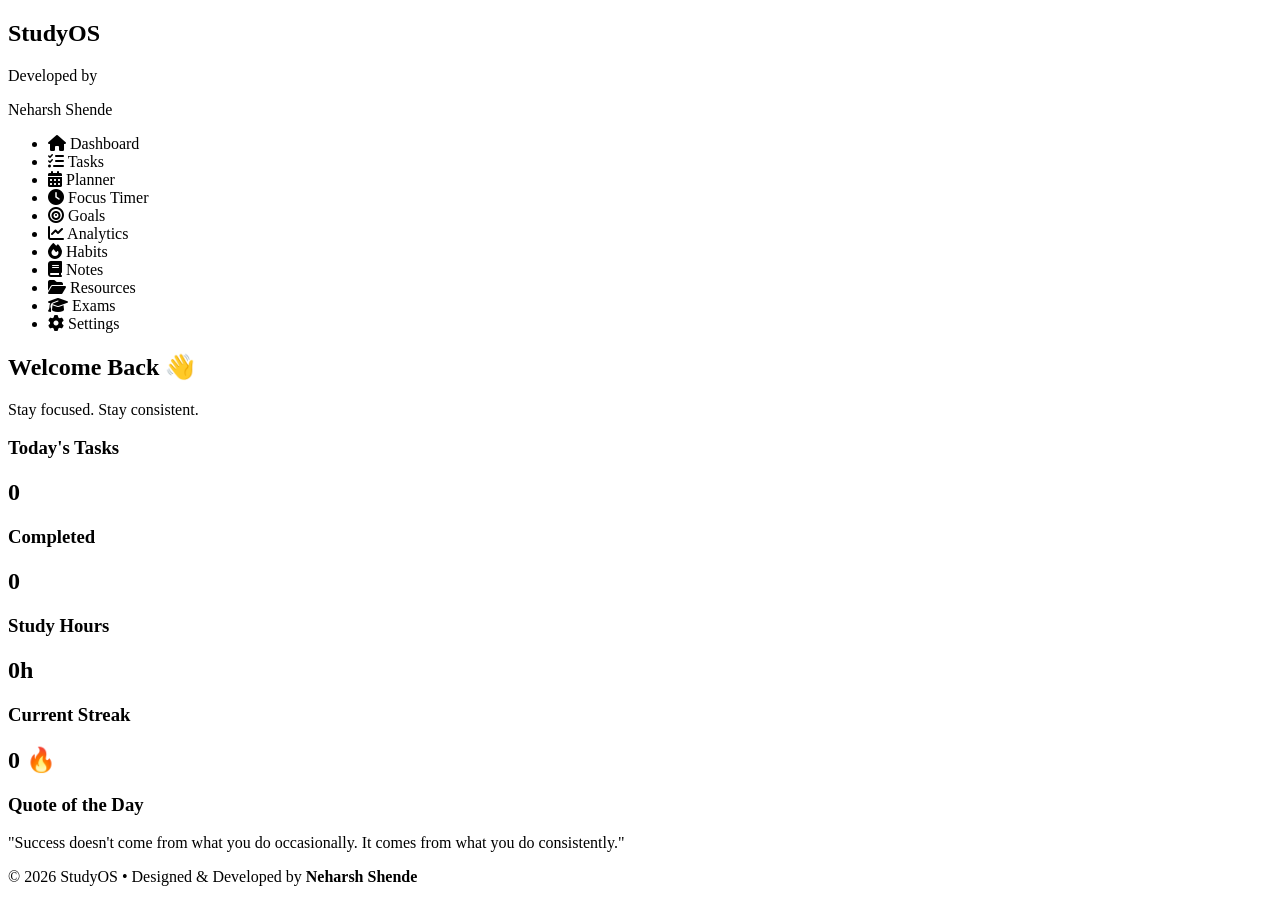
==== index.html @ 8eb7654d "Create index.html" ====
<!DOCTYPE html>
<html lang="en">

<head>
    <meta charset="UTF-8">
    <meta name="viewport" content="width=device-width, initial-scale=1.0">

    <title>StudyOS | By Neharsh Shende</title>

    <link rel="stylesheet" href="style.css">

    <!-- Google Font -->
    <link href="https://fonts.googleapis.com/css2?family=Poppins:wght@300;400;500;600;700&display=swap" rel="stylesheet">

    <!-- Font Awesome -->
    <link rel="stylesheet"
        href="https://cdnjs.cloudflare.com/ajax/libs/font-awesome/6.6.0/css/all.min.css">
</head>

<body>

    <!-- Sidebar -->
    <aside class="sidebar">

        <div class="logo">

            <h1>StudyOS</h1>

            <p>Developed by</p>

            <span>Neharsh Shende</span>

        </div>

        <ul>

            <li class="active">
                <i class="fa-solid fa-house"></i>
                Dashboard
            </li>

            <li>
                <i class="fa-solid fa-list-check"></i>
                Tasks
            </li>

            <li>
                <i class="fa-solid fa-calendar-days"></i>
                Planner
            </li>

            <li>
                <i class="fa-solid fa-clock"></i>
                Focus Timer
            </li>

            <li>
                <i class="fa-solid fa-bullseye"></i>
                Goals
            </li>

            <li>
                <i class="fa-solid fa-chart-line"></i>
                Analytics
            </li>

            <li>
                <i class="fa-solid fa-fire"></i>
                Habits
            </li>

            <li>
                <i class="fa-solid fa-book"></i>
                Notes
            </li>

            <li>
                <i class="fa-solid fa-folder-open"></i>
                Resources
            </li>

            <li>
                <i class="fa-solid fa-graduation-cap"></i>
                Exams
            </li>

            <li>
                <i class="fa-solid fa-gear"></i>
                Settings
            </li>

        </ul>

    </aside>

    <!-- Main Content -->

    <main class="main">

        <header>

            <h2>Welcome Back 👋</h2>

            <p>Stay focused. Stay consistent.</p>

        </header>

        <!-- Dashboard Cards -->

        <section class="cards">

            <div class="card">

                <h3>Today's Tasks</h3>

                <h1>0</h1>

            </div>

            <div class="card">

                <h3>Completed</h3>

                <h1>0</h1>

            </div>

            <div class="card">

                <h3>Study Hours</h3>

                <h1>0h</h1>

            </div>

            <div class="card">

                <h3>Current Streak</h3>

                <h1>0 🔥</h1>

            </div>

        </section>

        <!-- Quote -->

        <section class="quote">

            <h3>Quote of the Day</h3>

            <p>"Success doesn't come from what you do occasionally. It comes from what you do consistently."</p>

        </section>

        <!-- Footer -->

        <footer>

            © 2026 StudyOS • Designed & Developed by
            <strong>Neharsh Shende</strong>

        </footer>

    </main>

    <script src="app.js"></script>

</body>

</html>
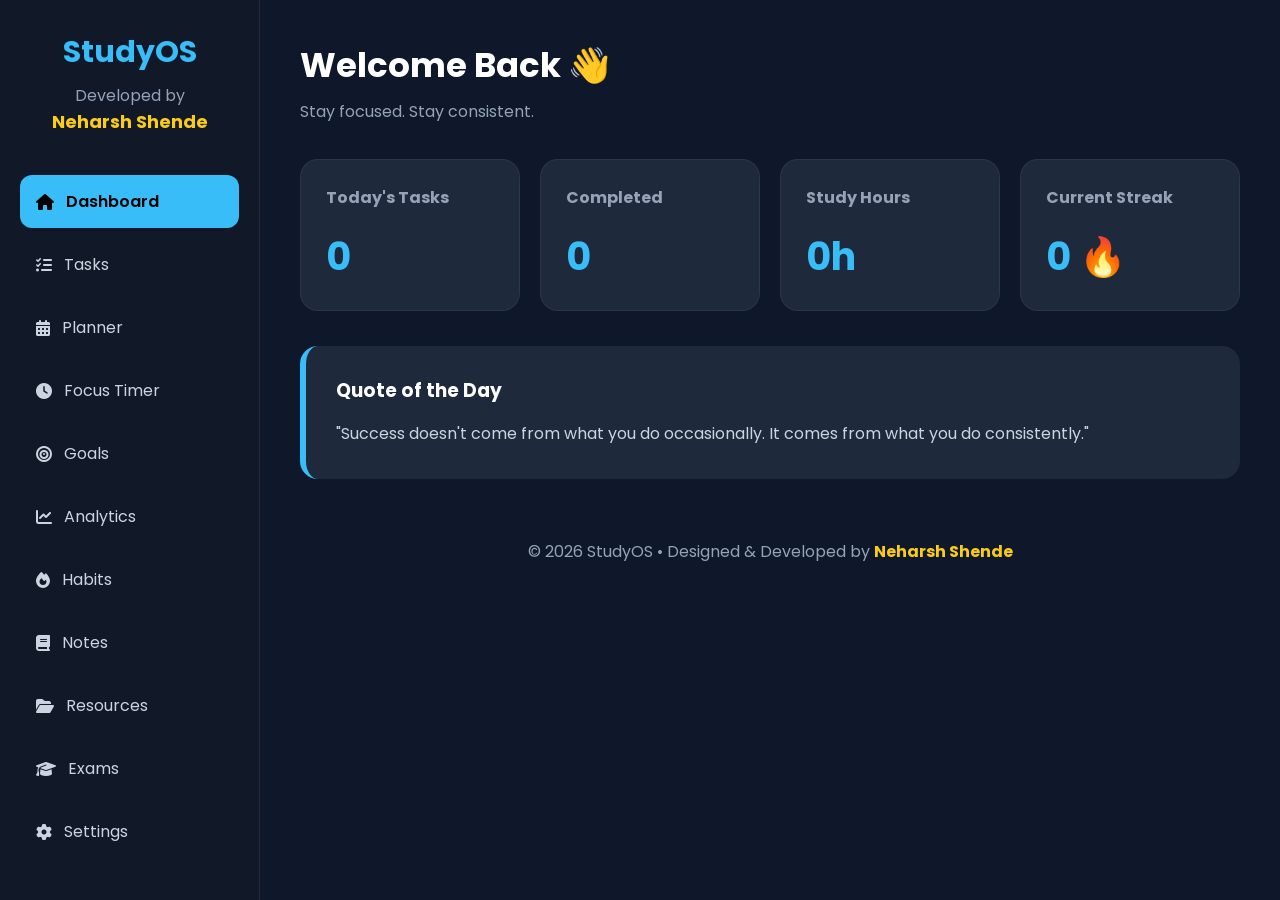
==== commit 5f972ae2: "Update index.html" ====
--- a/index.html
+++ b/index.html
@@ -7,7 +7,7 @@
 
     <title>StudyOS | By Neharsh Shende</title>
 
-    <link rel="stylesheet" href="style.css">
+    <link rel="stylesheet" href="css/style.css">
 
     <!-- Google Font -->
     <link href="https://fonts.googleapis.com/css2?family=Poppins:wght@300;400;500;600;700&display=swap" rel="stylesheet">
--- a/css/style.css
+++ b/css/style.css
@@ -0,0 +1,205 @@
+/* ==========================================
+   StudyOS
+   Developed by Neharsh Shende
+========================================== */
+
+*{
+    margin:0;
+    padding:0;
+    box-sizing:border-box;
+    font-family:'Poppins',sans-serif;
+}
+
+body{
+    background:#0f172a;
+    color:#fff;
+    display:flex;
+    min-height:100vh;
+}
+
+/* Sidebar */
+
+.sidebar{
+    width:260px;
+    background:#111827;
+    padding:30px 20px;
+    position:fixed;
+    left:0;
+    top:0;
+    bottom:0;
+    border-right:1px solid rgba(255,255,255,.08);
+}
+
+.logo{
+    text-align:center;
+    margin-bottom:40px;
+}
+
+.logo h1{
+    font-size:30px;
+    color:#38bdf8;
+}
+
+.logo p{
+    color:#94a3b8;
+    margin-top:8px;
+}
+
+.logo span{
+    color:#facc15;
+    font-weight:700;
+    font-size:18px;
+}
+
+/* Menu */
+
+.sidebar ul{
+    list-style:none;
+}
+
+.sidebar ul li{
+    padding:14px 16px;
+    margin-bottom:10px;
+    border-radius:12px;
+    cursor:pointer;
+    transition:.3s;
+    display:flex;
+    align-items:center;
+    gap:12px;
+    color:#cbd5e1;
+}
+
+.sidebar ul li:hover{
+    background:#1e293b;
+    transform:translateX(6px);
+}
+
+.sidebar ul li.active{
+    background:#38bdf8;
+    color:#000;
+    font-weight:600;
+}
+
+/* Main */
+
+.main{
+    flex:1;
+    margin-left:260px;
+    padding:40px;
+}
+
+/* Header */
+
+header h2{
+    font-size:34px;
+}
+
+header p{
+    margin-top:8px;
+    color:#94a3b8;
+}
+
+/* Cards */
+
+.cards{
+    margin-top:35px;
+    display:grid;
+    grid-template-columns:repeat(auto-fit,minmax(220px,1fr));
+    gap:20px;
+}
+
+.card{
+    background:#1e293b;
+    border-radius:18px;
+    padding:25px;
+    transition:.3s;
+    border:1px solid rgba(255,255,255,.06);
+}
+
+.card:hover{
+    transform:translateY(-8px);
+    box-shadow:0 12px 30px rgba(0,0,0,.35);
+}
+
+.card h3{
+    color:#94a3b8;
+    font-size:16px;
+}
+
+.card h1{
+    margin-top:18px;
+    font-size:38px;
+    color:#38bdf8;
+}
+
+/* Quote */
+
+.quote{
+    margin-top:35px;
+    background:#1e293b;
+    border-radius:18px;
+    padding:30px;
+    border-left:6px solid #38bdf8;
+}
+
+.quote h3{
+    margin-bottom:15px;
+}
+
+.quote p{
+    color:#cbd5e1;
+    line-height:1.8;
+}
+
+/* Footer */
+
+footer{
+    margin-top:40px;
+    text-align:center;
+    color:#94a3b8;
+    padding:20px 0;
+}
+
+footer strong{
+    color:#facc15;
+}
+
+/* Scrollbar */
+
+::-webkit-scrollbar{
+    width:8px;
+}
+
+::-webkit-scrollbar-thumb{
+    background:#38bdf8;
+    border-radius:20px;
+}
+
+/* Mobile */
+
+@media(max-width:900px){
+
+.sidebar{
+    width:100%;
+    height:auto;
+    position:relative;
+}
+
+.main{
+    margin-left:0;
+    padding:20px;
+}
+
+.cards{
+    grid-template-columns:1fr;
+}
+
+header h2{
+    font-size:26px;
+}
+
+.logo h1{
+    font-size:26px;
+}
+
+}
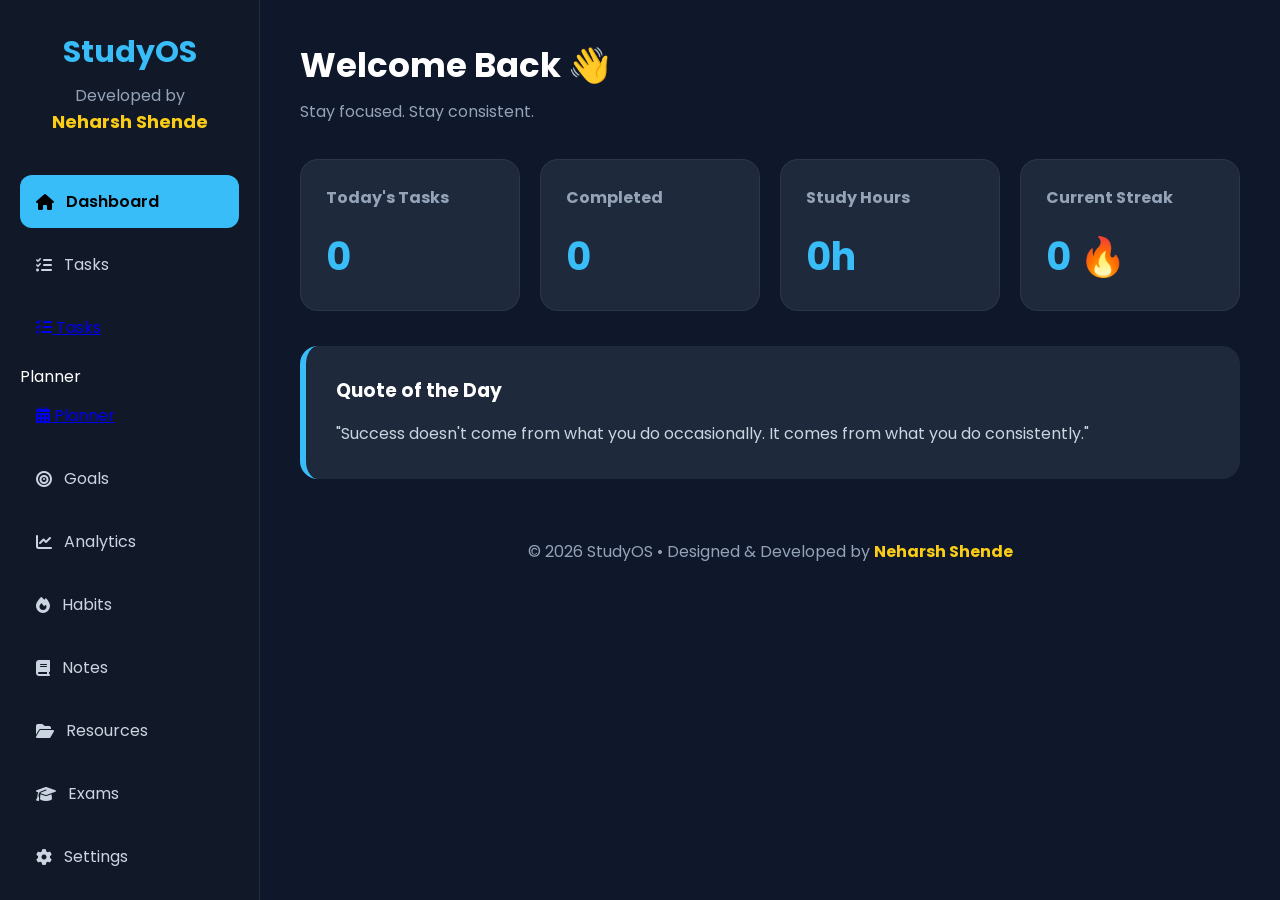
==== commit 5efb7b36: "Update index.html" ====
--- a/index.html
+++ b/index.html
@@ -44,15 +44,21 @@
                 Tasks
             </li>
 
-            <li>
-                <i class="fa-solid fa-calendar-days"></i>
+           <li>
+<a href="tasks.html">
+<i class="fa-solid fa-list-check"></i>
+Tasks
+</a>
+</li>
                 Planner
             </li>
 
-            <li>
-                <i class="fa-solid fa-clock"></i>
-                Focus Timer
-            </li>
+           <li>
+<a href="planner.html">
+<i class="fa-solid fa-calendar-days"></i>
+Planner
+</a>
+</li>
 
             <li>
                 <i class="fa-solid fa-bullseye"></i>
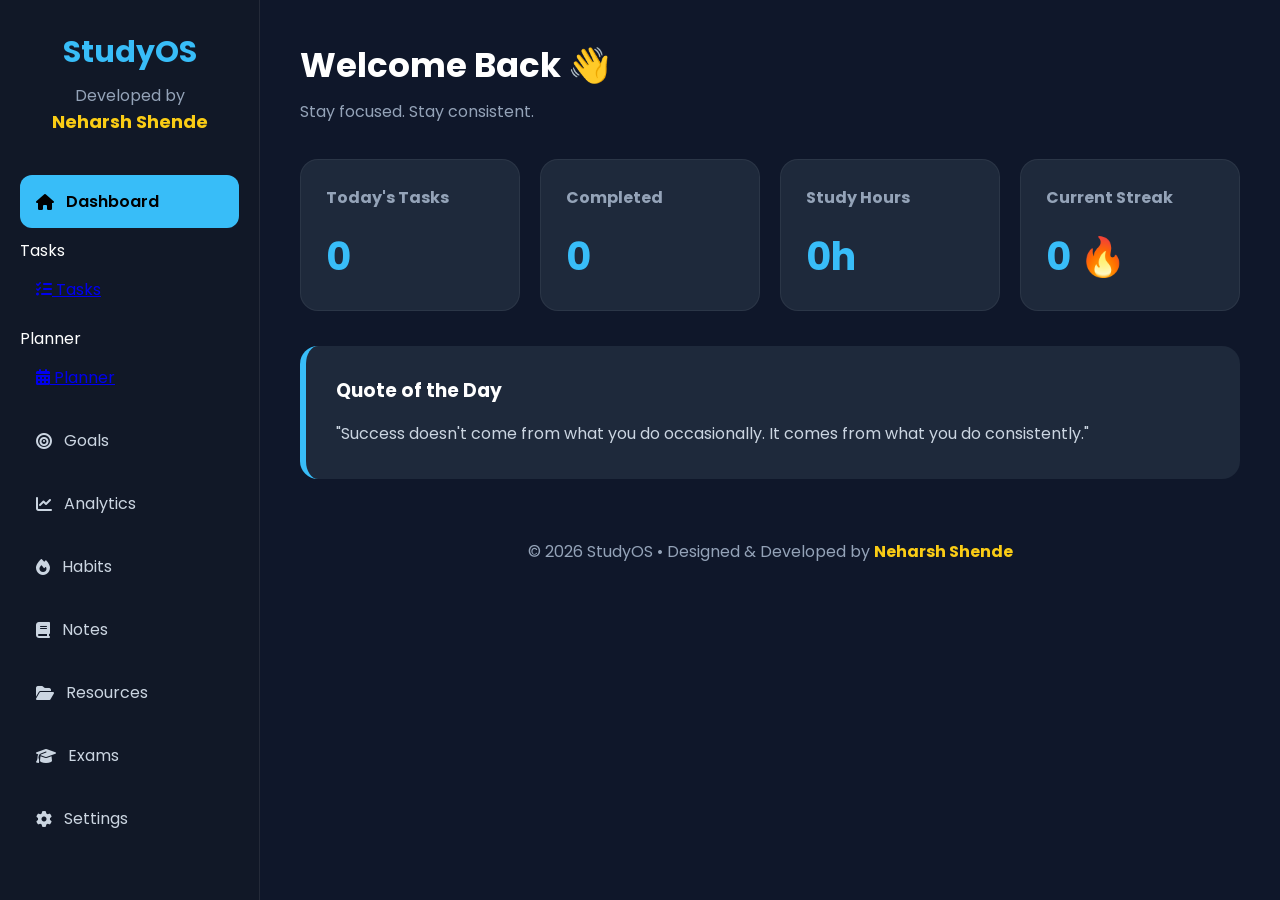
==== commit e6bb8f05: "Update index.html" ====
--- a/index.html
+++ b/index.html
@@ -39,10 +39,9 @@
                 Dashboard
             </li>
 
-            <li>
-                <i class="fa-solid fa-list-check"></i>
+         
                 Tasks
-            </li>
+            
 
            <li>
 <a href="tasks.html">
@@ -51,7 +50,7 @@
 </a>
 </li>
                 Planner
-            </li>
+           
 
            <li>
 <a href="planner.html">
